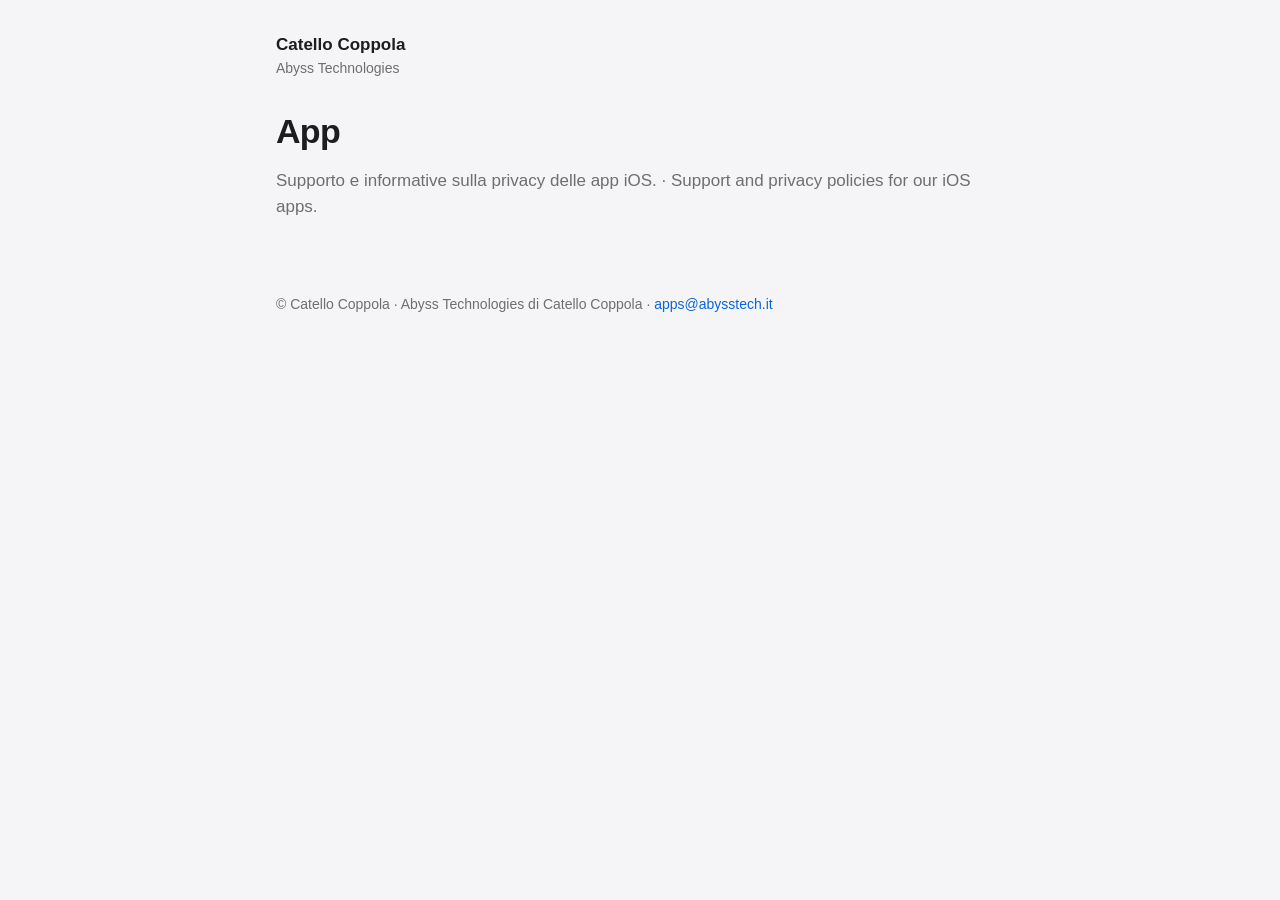
==== index.html @ 0e81d4f9 "Sito apps.abysstech.it: struttura iniziale Co-Authored-By: Claude Opus 5.5 <noreply@anthropic.com>" ====
<!doctype html>
<html lang="it">
<head>
  <meta charset="utf-8">
  <meta name="viewport" content="width=device-width, initial-scale=1">
  <title>App di Catello Coppola · Abyss Technologies</title>
  <meta name="description" content="Le app iOS di Catello Coppola – Abyss Technologies: supporto e informative sulla privacy.">
  <link rel="stylesheet" href="/assets/style.css">
</head>
<body>
  <div class="wrap">
    <header class="site">
      <div class="brand">Catello Coppola<small>Abyss Technologies</small></div>
    </header>

    <h1>App</h1>
    <p class="muted">Supporto e informative sulla privacy delle app iOS. · Support and privacy policies for our iOS apps.</p>

    <div class="apps">
      <!-- APP_CARDS: una card per app, la più recente in alto. Modello:
      <article class="card app-card">
        <img src="/SLUG/icon.png" alt="">
        <div>
          <h2>NOME APP</h2>
          <p>Descrizione breve in italiano.</p>
          <div class="links">
            <a href="https://apps.apple.com/app/idAPP_STORE_ID">App Store</a>
            <a href="/SLUG/support/">Supporto · Support</a>
            <a href="/SLUG/privacy/">Privacy</a>
          </div>
        </div>
      </article>
      -->
    </div>

    <footer class="site">
      © Catello Coppola · Abyss Technologies di Catello Coppola · <a href="mailto:apps@abysstech.it">apps@abysstech.it</a>
    </footer>
  </div>
</body>
</html>
---- assets/style.css ----
:root {
  --bg: #f5f5f7;
  --surface: #ffffff;
  --text: #1d1d1f;
  --muted: #6e6e73;
  --border: #d2d2d7;
  --accent: #0a66d8;
  --radius: 18px;
  color-scheme: light dark;
}

@media (prefers-color-scheme: dark) {
  :root {
    --bg: #000000;
    --surface: #1c1c1e;
    --text: #f5f5f7;
    --muted: #a1a1a6;
    --border: #38383a;
    --accent: #4da3ff;
  }
}

* { box-sizing: border-box; }

body {
  margin: 0;
  background: var(--bg);
  color: var(--text);
  font: 17px/1.55 -apple-system, BlinkMacSystemFont, "SF Pro Text", "Helvetica Neue", Arial, sans-serif;
  -webkit-text-size-adjust: 100%;
}

a { color: var(--accent); text-decoration: none; }
a:hover { text-decoration: underline; }

.wrap { max-width: 760px; margin: 0 auto; padding: 32px 16px 64px; }

header.site { display: flex; align-items: center; justify-content: space-between; gap: 12px; flex-wrap: wrap; margin-bottom: 32px; }
header.site .brand { font-weight: 600; color: var(--text); }
header.site .brand small { display: block; font-weight: 400; color: var(--muted); font-size: 14px; }

.lang-switch { font-size: 15px; }
.lang-switch a { padding: 4px 10px; border: 1px solid var(--border); border-radius: 999px; margin-left: 6px; }

h1 { font-size: 34px; line-height: 1.15; margin: 0 0 8px; letter-spacing: -0.02em; }
h2 { font-size: 22px; margin: 36px 0 8px; letter-spacing: -0.01em; }
h3 { font-size: 18px; margin: 24px 0 6px; }
p, li { color: var(--text); }
.muted { color: var(--muted); }

.card {
  background: var(--surface);
  border: 1px solid var(--border);
  border-radius: var(--radius);
  padding: 20px;
}

.app-hero { display: flex; gap: 16px; align-items: center; margin-bottom: 24px; }
.app-hero img, .app-card img {
  width: 72px; height: 72px; border-radius: 22.5%;
  border: 1px solid var(--border); background: var(--surface); flex: none;
}

.apps { display: grid; gap: 16px; }
.app-card { display: flex; gap: 16px; align-items: flex-start; }
.app-card h2 { margin: 0 0 4px; font-size: 20px; }
.app-card p { margin: 0 0 10px; color: var(--muted); }
.links { display: flex; flex-wrap: wrap; gap: 8px 16px; font-size: 15px; }

details { border-top: 1px solid var(--border); padding: 12px 0; }
details:last-of-type { border-bottom: 1px solid var(--border); }
summary { cursor: pointer; font-weight: 600; }
details p { margin: 8px 0 0; color: var(--muted); }

.button {
  display: inline-block; background: var(--accent); color: #fff;
  padding: 10px 18px; border-radius: 999px; font-weight: 600;
}
.button:hover { text-decoration: none; opacity: 0.9; }

section.lang { padding-top: 8px; }
section.lang + section.lang { border-top: 1px solid var(--border); margin-top: 48px; padding-top: 32px; }

footer.site { margin-top: 56px; font-size: 14px; color: var(--muted); }
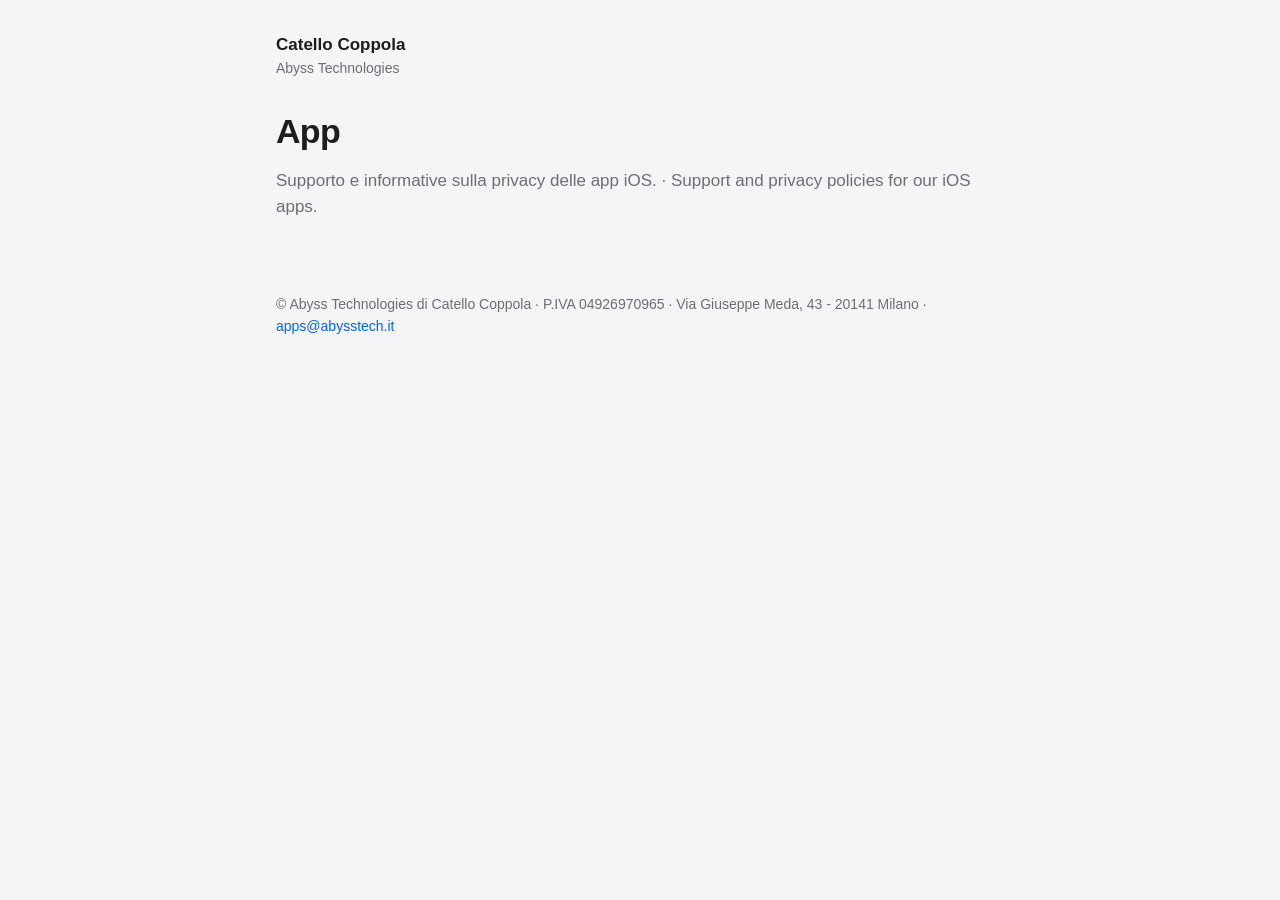
==== commit a710edfa: "Footer: ditta, P.IVA e sede Co-Authored-By: Claude Opus 5.5 <noreply@anthropic.com>" ====
--- a/index.html
+++ b/index.html
@@ -34,7 +34,7 @@
     </div>
 
     <footer class="site">
-      © Catello Coppola · Abyss Technologies di Catello Coppola · <a href="mailto:apps@abysstech.it">apps@abysstech.it</a>
+      © Abyss Technologies di Catello Coppola · P.IVA 04926970965 · Via Giuseppe Meda, 43 - 20141 Milano · <a href="mailto:apps@abysstech.it">apps@abysstech.it</a>
     </footer>
   </div>
 </body>
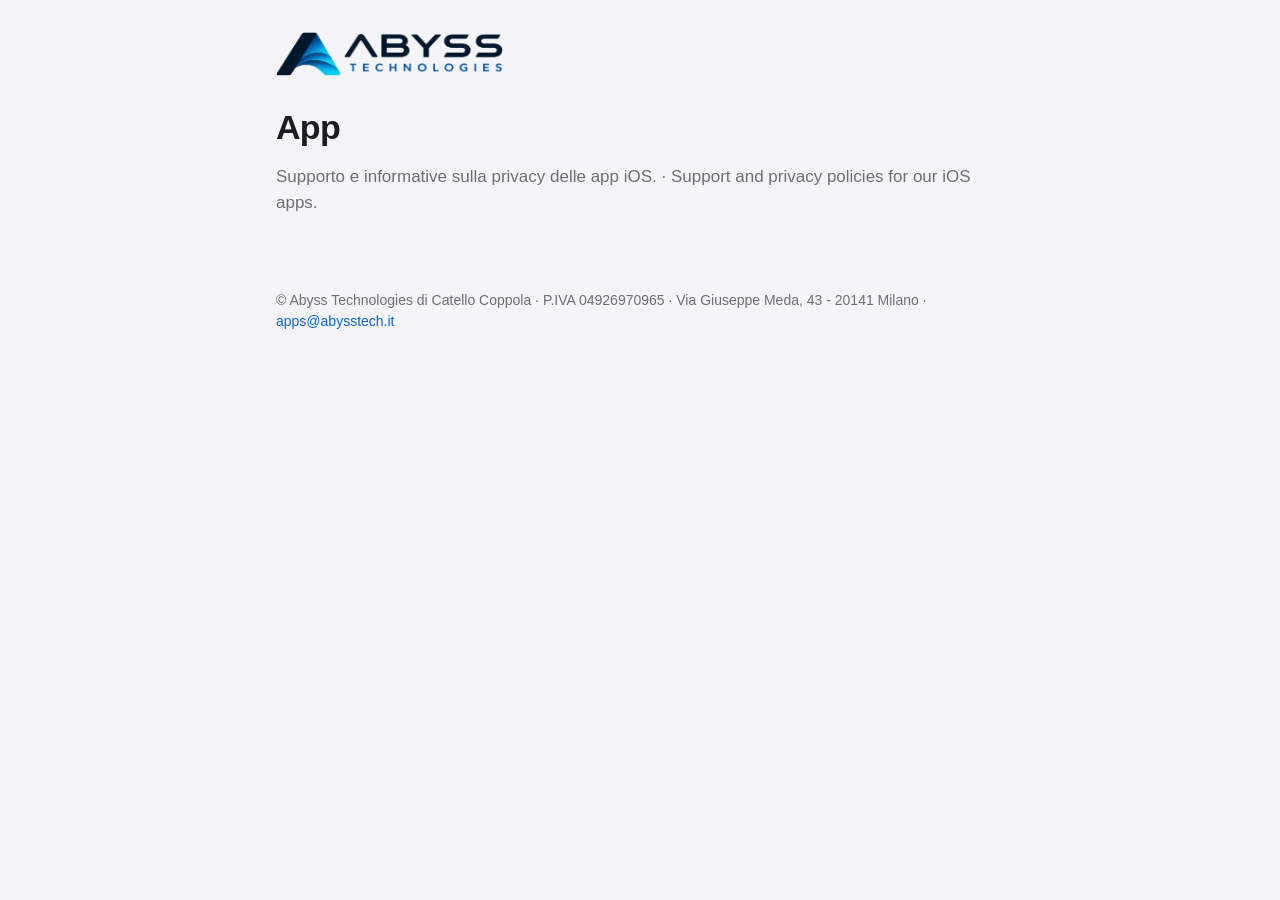
==== commit 4f585dd8: "Logo Abyss Technologies e favicon Co-Authored-By: Claude Opus 5.5 <noreply@anthropic.com>" ====
--- a/index.html
+++ b/index.html
@@ -6,11 +6,14 @@
   <title>App di Catello Coppola · Abyss Technologies</title>
   <meta name="description" content="Le app iOS di Catello Coppola – Abyss Technologies: supporto e informative sulla privacy.">
   <link rel="stylesheet" href="/assets/style.css">
+  <link rel="icon" href="/favicon.ico" sizes="any">
+  <link rel="icon" type="image/png" sizes="32x32" href="/assets/favicon-32.png">
+  <link rel="apple-touch-icon" href="/apple-touch-icon.png">
 </head>
 <body>
   <div class="wrap">
     <header class="site">
-      <div class="brand">Catello Coppola<small>Abyss Technologies</small></div>
+      <a class="brand" href="/"><picture><source srcset="/assets/logo-dark.png" media="(prefers-color-scheme: dark)"><img src="/assets/logo-light.png" alt="Abyss Technologies" width="480" height="93"></picture></a>
     </header>
 
     <h1>App</h1>
--- a/assets/style.css
+++ b/assets/style.css
@@ -38,6 +38,7 @@
 header.site { display: flex; align-items: center; justify-content: space-between; gap: 12px; flex-wrap: wrap; margin-bottom: 32px; }
 header.site .brand { font-weight: 600; color: var(--text); }
 header.site .brand small { display: block; font-weight: 400; color: var(--muted); font-size: 14px; }
+header.site .brand img { display: block; height: 44px; width: auto; }
 
 .lang-switch { font-size: 15px; }
 .lang-switch a { padding: 4px 10px; border: 1px solid var(--border); border-radius: 999px; margin-left: 6px; }
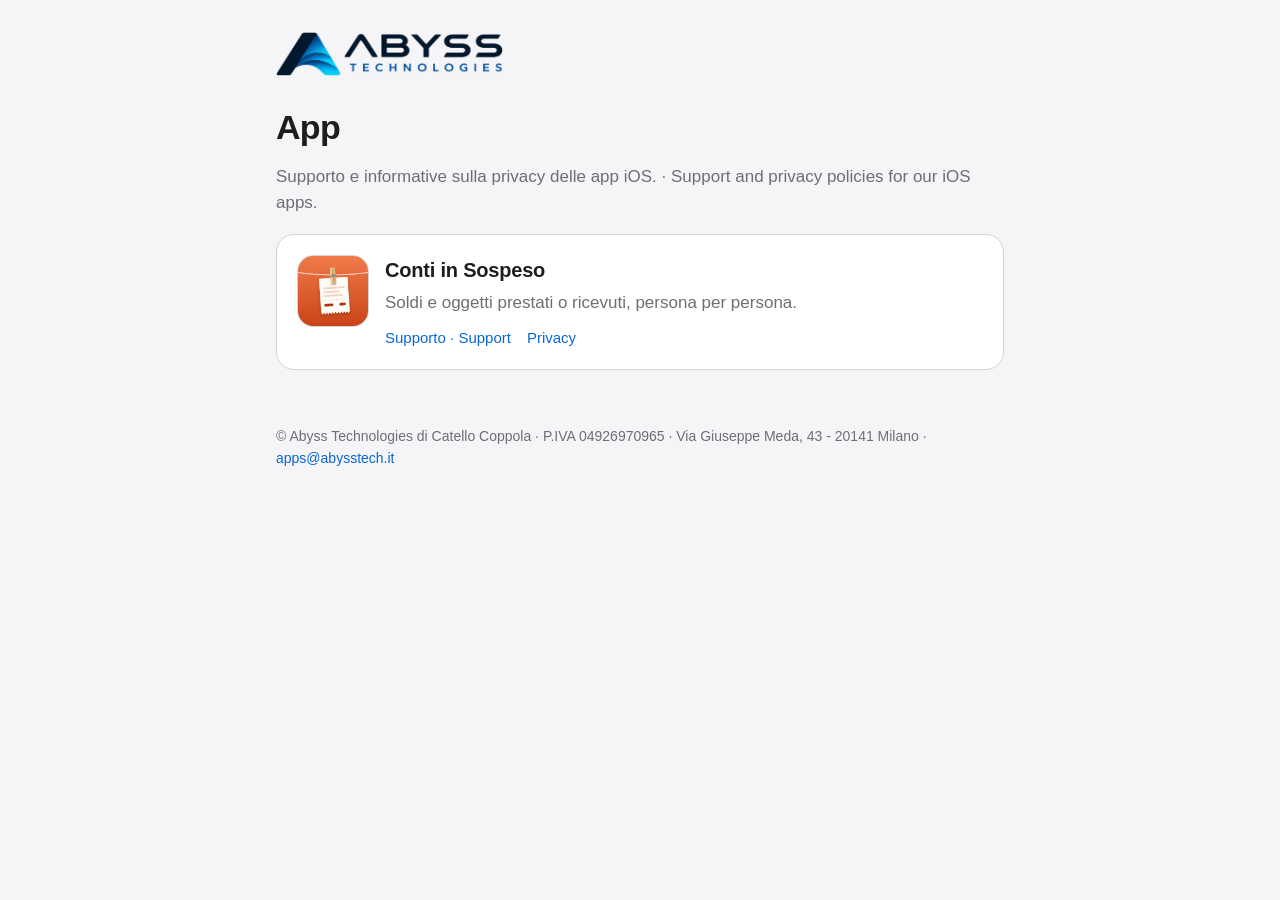
==== commit 13d201ea: "Conti in Sospeso: pagine privacy e supporto, card nella home Co-Authored-By: Claude Opus 5.5 <norepl" ====
--- a/index.html
+++ b/index.html
@@ -20,6 +20,17 @@
     <p class="muted">Supporto e informative sulla privacy delle app iOS. · Support and privacy policies for our iOS apps.</p>
 
     <div class="apps">
+      <article class="card app-card">
+        <img src="/conti-in-sospeso/icon.png" alt="">
+        <div>
+          <h2>Conti in Sospeso</h2>
+          <p>Soldi e oggetti prestati o ricevuti, persona per persona.</p>
+          <div class="links">
+            <a href="/conti-in-sospeso/support/">Supporto · Support</a>
+            <a href="/conti-in-sospeso/privacy/">Privacy</a>
+          </div>
+        </div>
+      </article>
       <!-- APP_CARDS: una card per app, la più recente in alto. Modello:
       <article class="card app-card">
         <img src="/SLUG/icon.png" alt="">
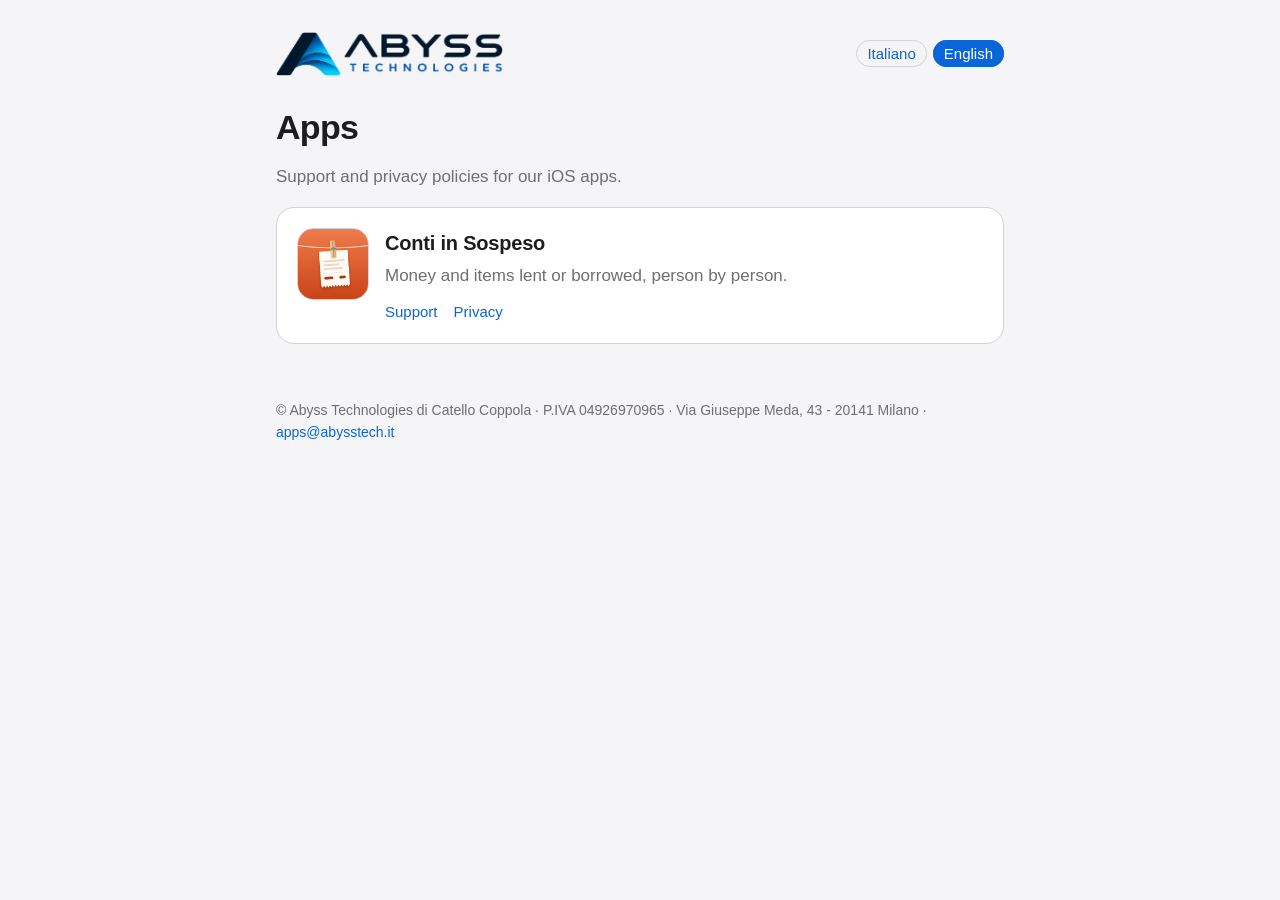
==== commit 8357a05e: "Una lingua alla volta (browser o selettore) ed email protetta dagli spammer" ====
--- a/index.html
+++ b/index.html
@@ -1,11 +1,12 @@
 <!doctype html>
-<html lang="it">
+<html lang="it" data-title-it="App di Catello Coppola · Abyss Technologies" data-title-en="Apps by Catello Coppola · Abyss Technologies">
 <head>
   <meta charset="utf-8">
   <meta name="viewport" content="width=device-width, initial-scale=1">
   <title>App di Catello Coppola · Abyss Technologies</title>
   <meta name="description" content="Le app iOS di Catello Coppola – Abyss Technologies: supporto e informative sulla privacy.">
   <link rel="stylesheet" href="/assets/style.css">
+  <script src="/assets/site.js"></script>
   <link rel="icon" href="/favicon.ico" sizes="any">
   <link rel="icon" type="image/png" sizes="32x32" href="/assets/favicon-32.png">
   <link rel="apple-touch-icon" href="/apple-touch-icon.png">
@@ -14,19 +15,20 @@
   <div class="wrap">
     <header class="site">
       <a class="brand" href="/"><picture><source srcset="/assets/logo-dark.png" media="(prefers-color-scheme: dark)"><img src="/assets/logo-light.png" alt="Abyss Technologies" width="480" height="93"></picture></a>
+      <nav class="lang-switch"><a href="#it" lang="it">Italiano</a><a href="#en" lang="en">English</a></nav>
     </header>
 
-    <h1>App</h1>
-    <p class="muted">Supporto e informative sulla privacy delle app iOS. · Support and privacy policies for our iOS apps.</p>
+    <h1><span class="lang" lang="it">App</span><span class="sep"> · </span><span class="lang" lang="en">Apps</span></h1>
+    <p class="muted"><span class="lang" lang="it">Supporto e informative sulla privacy delle app iOS.</span><span class="sep"> · </span><span class="lang" lang="en">Support and privacy policies for our iOS apps.</span></p>
 
     <div class="apps">
       <article class="card app-card">
         <img src="/conti-in-sospeso/icon.png" alt="">
         <div>
           <h2>Conti in Sospeso</h2>
-          <p>Soldi e oggetti prestati o ricevuti, persona per persona.</p>
+          <p><span class="lang" lang="it">Soldi e oggetti prestati o ricevuti, persona per persona.</span><span class="lang" lang="en">Money and items lent or borrowed, person by person.</span></p>
           <div class="links">
-            <a href="/conti-in-sospeso/support/">Supporto · Support</a>
+            <a href="/conti-in-sospeso/support/"><span class="lang" lang="it">Supporto</span><span class="sep"> · </span><span class="lang" lang="en">Support</span></a>
             <a href="/conti-in-sospeso/privacy/">Privacy</a>
           </div>
         </div>
@@ -36,10 +38,10 @@
         <img src="/SLUG/icon.png" alt="">
         <div>
           <h2>NOME APP</h2>
-          <p>Descrizione breve in italiano.</p>
+          <p><span class="lang" lang="it">Descrizione breve in italiano.</span><span class="lang" lang="en">Short description in English.</span></p>
           <div class="links">
             <a href="https://apps.apple.com/app/idAPP_STORE_ID">App Store</a>
-            <a href="/SLUG/support/">Supporto · Support</a>
+            <a href="/SLUG/support/"><span class="lang" lang="it">Supporto</span><span class="sep"> · </span><span class="lang" lang="en">Support</span></a>
             <a href="/SLUG/privacy/">Privacy</a>
           </div>
         </div>
@@ -48,7 +50,7 @@
     </div>
 
     <footer class="site">
-      © Abyss Technologies di Catello Coppola · P.IVA 04926970965 · Via Giuseppe Meda, 43 - 20141 Milano · <a href="mailto:apps@abysstech.it">apps@abysstech.it</a>
+      © Abyss Technologies di Catello Coppola · P.IVA 04926970965 · Via Giuseppe Meda, 43 - 20141 Milano · <a class="email" data-mail="YXBwc0BhYnlzc3RlY2guaXQ=">apps [chiocciola] abysstech [punto] it</a>
     </footer>
   </div>
 </body>
--- a/assets/style.css
+++ b/assets/style.css
@@ -83,3 +83,11 @@
 section.lang + section.lang { border-top: 1px solid var(--border); margin-top: 48px; padding-top: 32px; }
 
 footer.site { margin-top: 56px; font-size: 14px; color: var(--muted); }
+
+/* Lingua: con JavaScript si vede solo la lingua attiva (vedi assets/site.js). */
+html[data-lang="it"] .lang[lang="en"],
+html[data-lang="en"] .lang[lang="it"] { display: none !important; }
+html[data-lang] .sep { display: none; }
+html[data-lang] section.lang + section.lang { border-top: 0; margin-top: 0; padding-top: 8px; }
+.lang-switch a[aria-current="true"] { background: var(--accent); border-color: var(--accent); color: #fff; }
+.lang-switch a[aria-current="true"]:hover { text-decoration: none; }
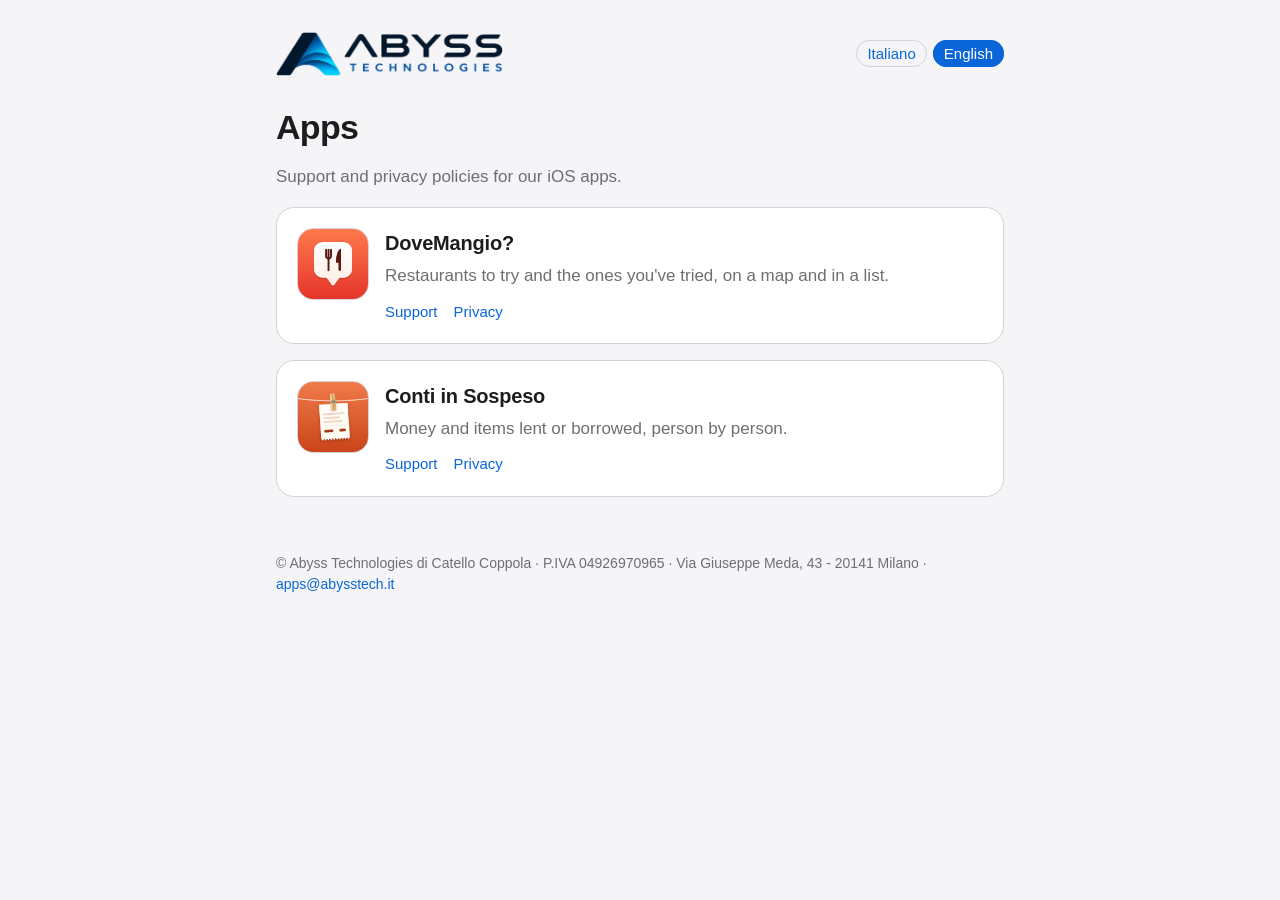
==== commit 9df6c38c: "DoveMangio?: pagine privacy e supporto, card nella home" ====
--- a/index.html
+++ b/index.html
@@ -22,6 +22,17 @@
     <p class="muted"><span class="lang" lang="it">Supporto e informative sulla privacy delle app iOS.</span><span class="sep"> · </span><span class="lang" lang="en">Support and privacy policies for our iOS apps.</span></p>
 
     <div class="apps">
+      <article class="card app-card">
+        <img src="/dovemangio/icon.png" alt="">
+        <div>
+          <h2>DoveMangio?</h2>
+          <p><span class="lang" lang="it">I ristoranti da provare e quelli provati, su mappa ed elenco.</span><span class="lang" lang="en">Restaurants to try and the ones you've tried, on a map and in a list.</span></p>
+          <div class="links">
+            <a href="/dovemangio/support/"><span class="lang" lang="it">Supporto</span><span class="sep"> · </span><span class="lang" lang="en">Support</span></a>
+            <a href="/dovemangio/privacy/">Privacy</a>
+          </div>
+        </div>
+      </article>
       <article class="card app-card">
         <img src="/conti-in-sospeso/icon.png" alt="">
         <div>
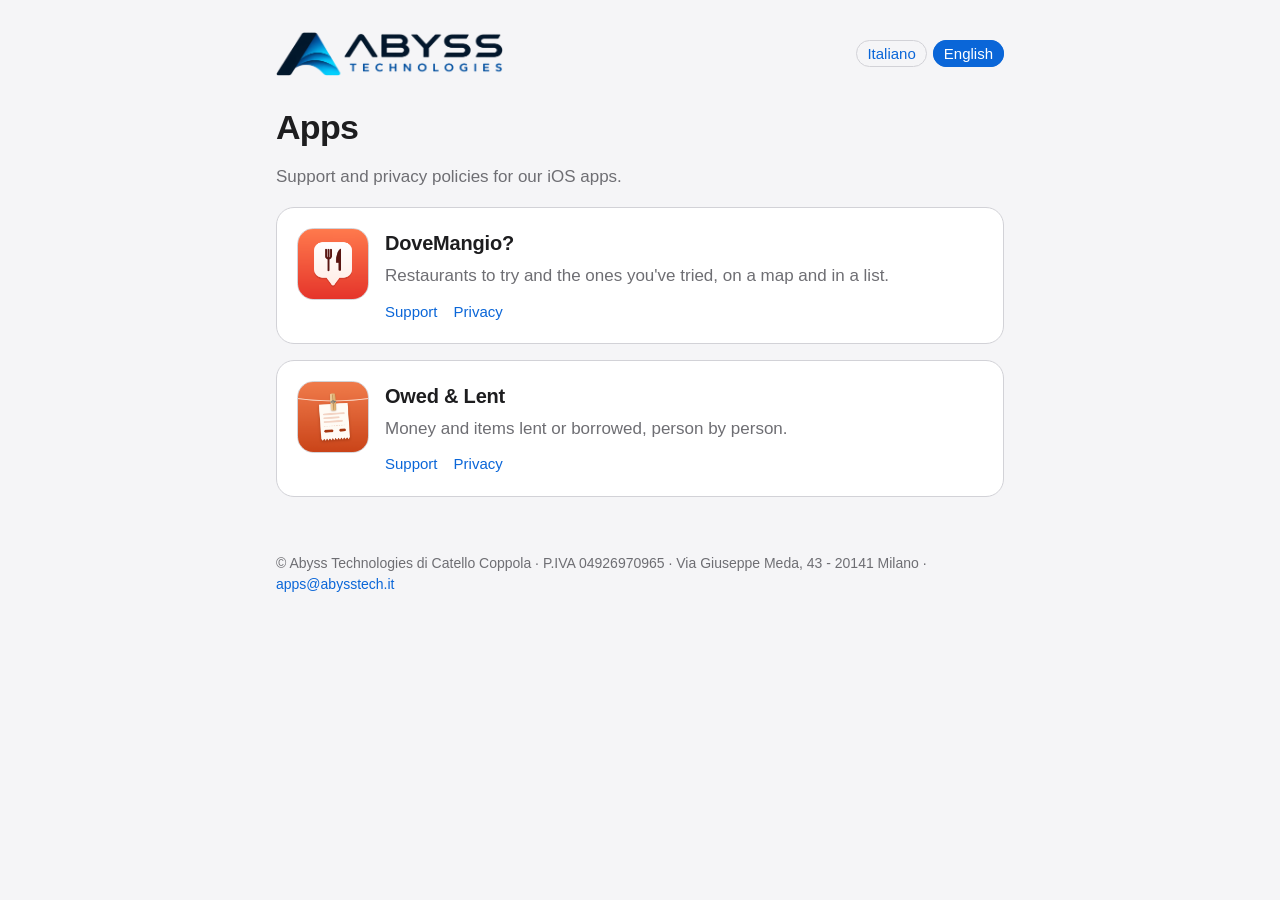
==== commit 93a62875: "Pagine inglesi con il nome Owed & Lent e FAQ allineate all'app tradotta" ====
--- a/index.html
+++ b/index.html
@@ -36,7 +36,7 @@
       <article class="card app-card">
         <img src="/conti-in-sospeso/icon.png" alt="">
         <div>
-          <h2>Conti in Sospeso</h2>
+          <h2><span class="lang" lang="it">Conti in Sospeso</span><span class="sep"> · </span><span class="lang" lang="en">Owed &amp; Lent</span></h2>
           <p><span class="lang" lang="it">Soldi e oggetti prestati o ricevuti, persona per persona.</span><span class="lang" lang="en">Money and items lent or borrowed, person by person.</span></p>
           <div class="links">
             <a href="/conti-in-sospeso/support/"><span class="lang" lang="it">Supporto</span><span class="sep"> · </span><span class="lang" lang="en">Support</span></a>
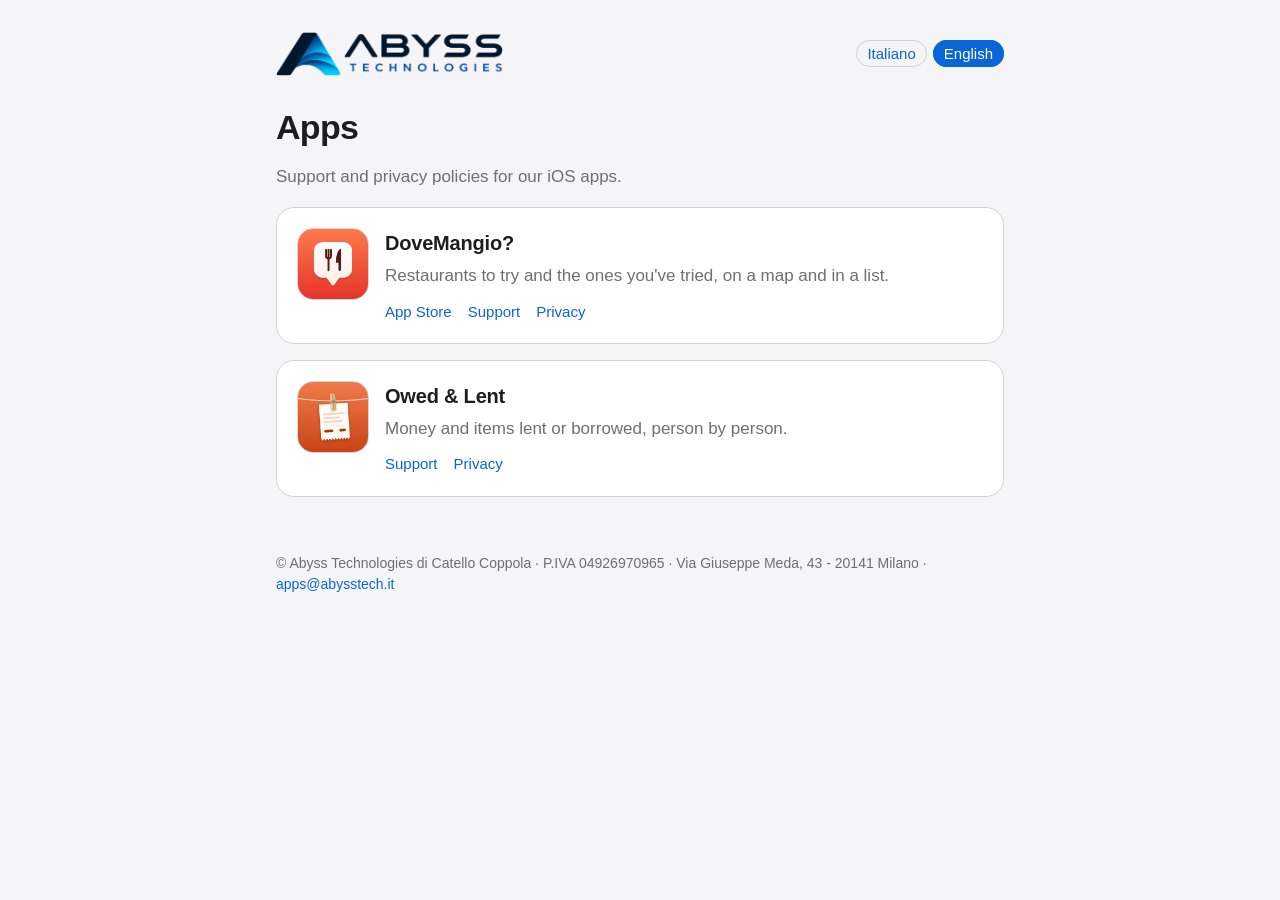
==== commit 8b60aee1: "DoveMangio?: link all'App Store nella home e nella pagina di supporto Co-Authored-By: Claude Fable 5" ====
--- a/index.html
+++ b/index.html
@@ -28,6 +28,7 @@
           <h2>DoveMangio?</h2>
           <p><span class="lang" lang="it">I ristoranti da provare e quelli provati, su mappa ed elenco.</span><span class="lang" lang="en">Restaurants to try and the ones you've tried, on a map and in a list.</span></p>
           <div class="links">
+            <a href="https://apps.apple.com/app/id6826358260">App Store</a>
             <a href="/dovemangio/support/"><span class="lang" lang="it">Supporto</span><span class="sep"> · </span><span class="lang" lang="en">Support</span></a>
             <a href="/dovemangio/privacy/">Privacy</a>
           </div>
